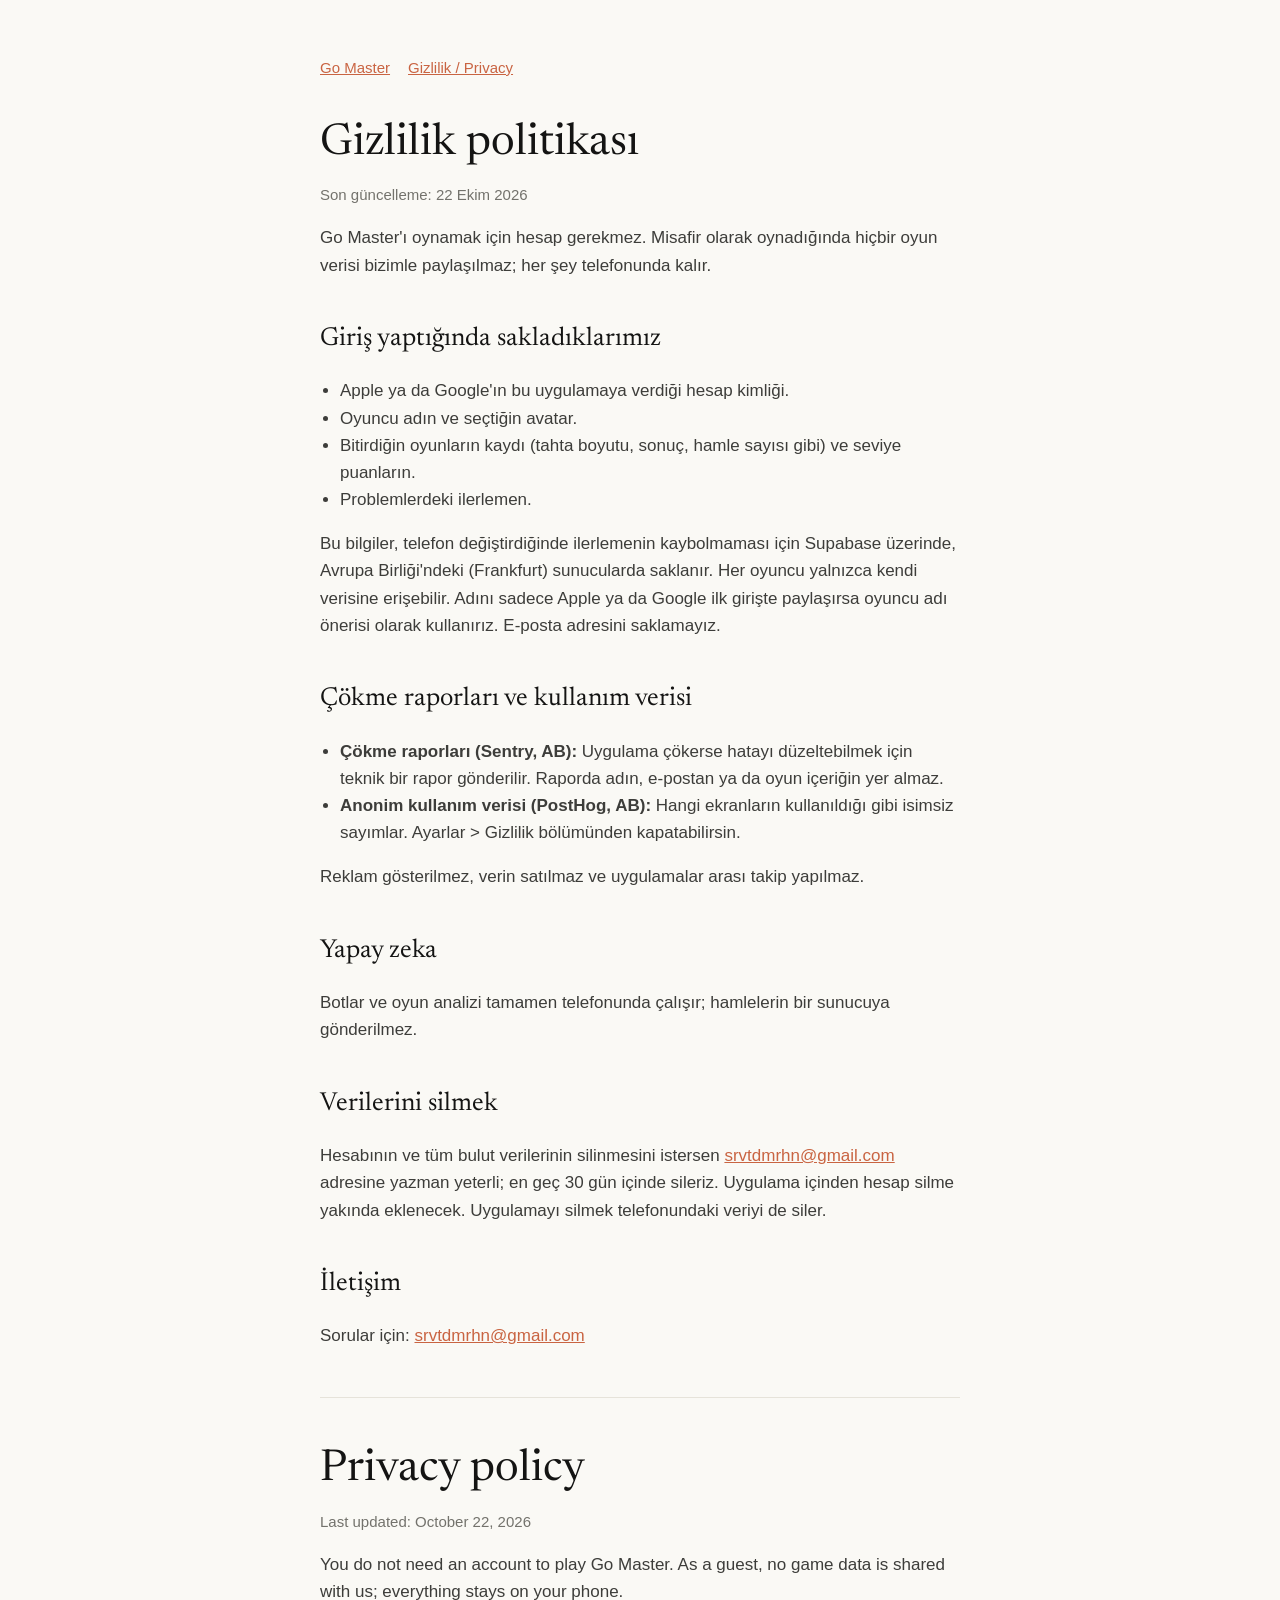
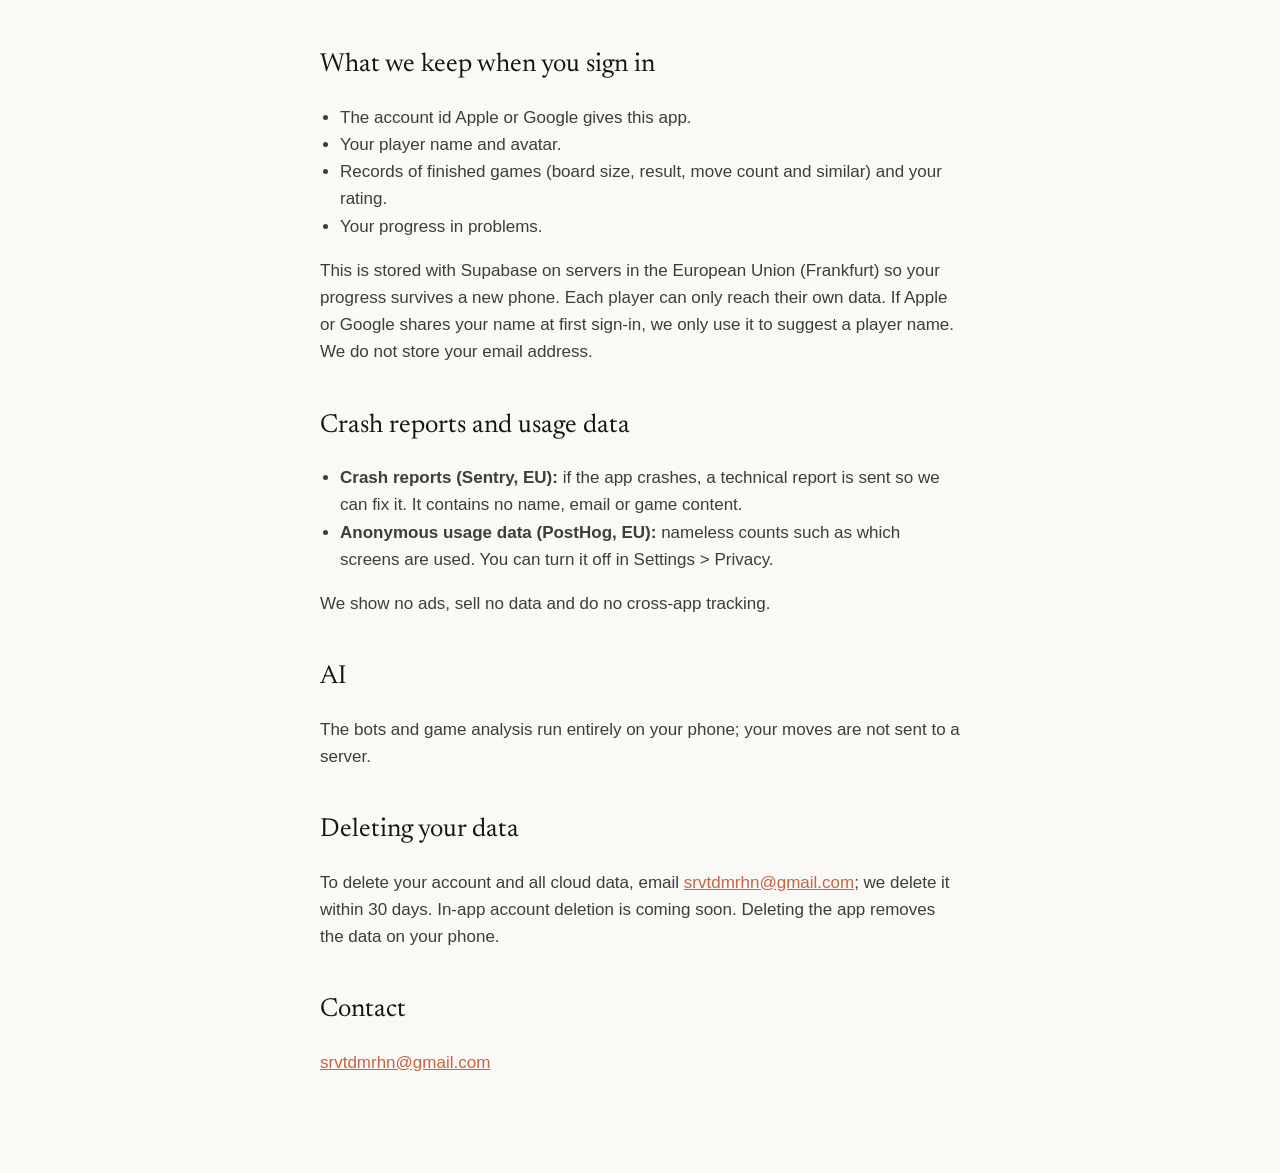
==== privacy.html @ a76ecec8 "Go Master homepage and privacy policy" ====
<!doctype html>
<html lang="tr">
<head>
<meta charset="utf-8">
<meta name="viewport" content="width=device-width, initial-scale=1">
<title>Go Master Gizlilik</title>
<meta name="description" content="Go Master gizlilik politikası / privacy policy.">
<link rel="preconnect" href="https://fonts.googleapis.com">
<link href="https://fonts.googleapis.com/css2?family=Newsreader&display=swap" rel="stylesheet">
<link rel="stylesheet" href="style.css">
</head>
<body>
<main>
  <nav><a href="./">Go Master</a><a href="privacy.html">Gizlilik / Privacy</a></nav>
  <h1>Gizlilik politikası</h1>
  <p class="muted">Son güncelleme: 22 Ekim 2026</p>
  <p>Go Master'ı oynamak için hesap gerekmez. Misafir olarak oynadığında hiçbir oyun verisi bizimle paylaşılmaz; her şey telefonunda kalır.</p>

  <h2>Giriş yaptığında sakladıklarımız</h2>
  <ul>
    <li>Apple ya da Google'ın bu uygulamaya verdiği hesap kimliği.</li>
    <li>Oyuncu adın ve seçtiğin avatar.</li>
    <li>Bitirdiğin oyunların kaydı (tahta boyutu, sonuç, hamle sayısı gibi) ve seviye puanların.</li>
    <li>Problemlerdeki ilerlemen.</li>
  </ul>
  <p>Bu bilgiler, telefon değiştirdiğinde ilerlemenin kaybolmaması için Supabase üzerinde, Avrupa Birliği'ndeki (Frankfurt) sunucularda saklanır. Her oyuncu yalnızca kendi verisine erişebilir. Adını sadece Apple ya da Google ilk girişte paylaşırsa oyuncu adı önerisi olarak kullanırız. E-posta adresini saklamayız.</p>

  <h2>Çökme raporları ve kullanım verisi</h2>
  <ul>
    <li><strong>Çökme raporları (Sentry, AB):</strong> Uygulama çökerse hatayı düzeltebilmek için teknik bir rapor gönderilir. Raporda adın, e-postan ya da oyun içeriğin yer almaz.</li>
    <li><strong>Anonim kullanım verisi (PostHog, AB):</strong> Hangi ekranların kullanıldığı gibi isimsiz sayımlar. Ayarlar &gt; Gizlilik bölümünden kapatabilirsin.</li>
  </ul>
  <p>Reklam gösterilmez, verin satılmaz ve uygulamalar arası takip yapılmaz.</p>

  <h2>Yapay zeka</h2>
  <p>Botlar ve oyun analizi tamamen telefonunda çalışır; hamlelerin bir sunucuya gönderilmez.</p>

  <h2>Verilerini silmek</h2>
  <p>Hesabının ve tüm bulut verilerinin silinmesini istersen <a href="mailto:srvtdmrhn@gmail.com">srvtdmrhn@gmail.com</a> adresine yazman yeterli; en geç 30 gün içinde sileriz. Uygulama içinden hesap silme yakında eklenecek. Uygulamayı silmek telefonundaki veriyi de siler.</p>

  <h2>İletişim</h2>
  <p>Sorular için: <a href="mailto:srvtdmrhn@gmail.com">srvtdmrhn@gmail.com</a></p>

  <hr>

  <h1>Privacy policy</h1>
  <p class="muted">Last updated: October 22, 2026</p>
  <p>You do not need an account to play Go Master. As a guest, no game data is shared with us; everything stays on your phone.</p>

  <h2>What we keep when you sign in</h2>
  <ul>
    <li>The account id Apple or Google gives this app.</li>
    <li>Your player name and avatar.</li>
    <li>Records of finished games (board size, result, move count and similar) and your rating.</li>
    <li>Your progress in problems.</li>
  </ul>
  <p>This is stored with Supabase on servers in the European Union (Frankfurt) so your progress survives a new phone. Each player can only reach their own data. If Apple or Google shares your name at first sign-in, we only use it to suggest a player name. We do not store your email address.</p>

  <h2>Crash reports and usage data</h2>
  <ul>
    <li><strong>Crash reports (Sentry, EU):</strong> if the app crashes, a technical report is sent so we can fix it. It contains no name, email or game content.</li>
    <li><strong>Anonymous usage data (PostHog, EU):</strong> nameless counts such as which screens are used. You can turn it off in Settings &gt; Privacy.</li>
  </ul>
  <p>We show no ads, sell no data and do no cross-app tracking.</p>

  <h2>AI</h2>
  <p>The bots and game analysis run entirely on your phone; your moves are not sent to a server.</p>

  <h2>Deleting your data</h2>
  <p>To delete your account and all cloud data, email <a href="mailto:srvtdmrhn@gmail.com">srvtdmrhn@gmail.com</a>; we delete it within 30 days. In-app account deletion is coming soon. Deleting the app removes the data on your phone.</p>

  <h2>Contact</h2>
  <p><a href="mailto:srvtdmrhn@gmail.com">srvtdmrhn@gmail.com</a></p>
</main>
</body>
</html>
---- style.css ----
:root {
  --canvas: #faf9f5;
  --ink: #141413;
  --body: #3d3d3a;
  --muted: #73726c;
  --accent: #c96442;
  --card: #f0eee6;
  --line: #e6e3da;
}
@media (prefers-color-scheme: dark) {
  :root {
    --canvas: #1c1916;
    --ink: #f3ede3;
    --body: #d8d1c5;
    --muted: #a29a8e;
    --accent: #e08a68;
    --card: #26221e;
    --line: #36302a;
  }
}
* { box-sizing: border-box; }
body {
  margin: 0;
  background: var(--canvas);
  color: var(--body);
  font: 17px/1.6 -apple-system, BlinkMacSystemFont, "Segoe UI", sans-serif;
}
main { max-width: 680px; margin: 0 auto; padding: 56px 20px 80px; }
h1, h2 { font-family: "Newsreader", Georgia, serif; font-weight: 400; color: var(--ink); }
h1 { font-size: 44px; line-height: 1.1; margin: 0 0 12px; }
h2 { font-size: 26px; margin: 40px 0 8px; }
a { color: var(--accent); }
.lede { font-size: 20px; color: var(--body); }
.muted { color: var(--muted); font-size: 15px; }
.card { background: var(--card); border-radius: 18px; padding: 20px 22px; margin: 24px 0; }
nav { display: flex; gap: 18px; margin-bottom: 40px; font-size: 15px; }
hr { border: 0; border-top: 1px solid var(--line); margin: 48px 0; }
ul { padding-left: 20px; }
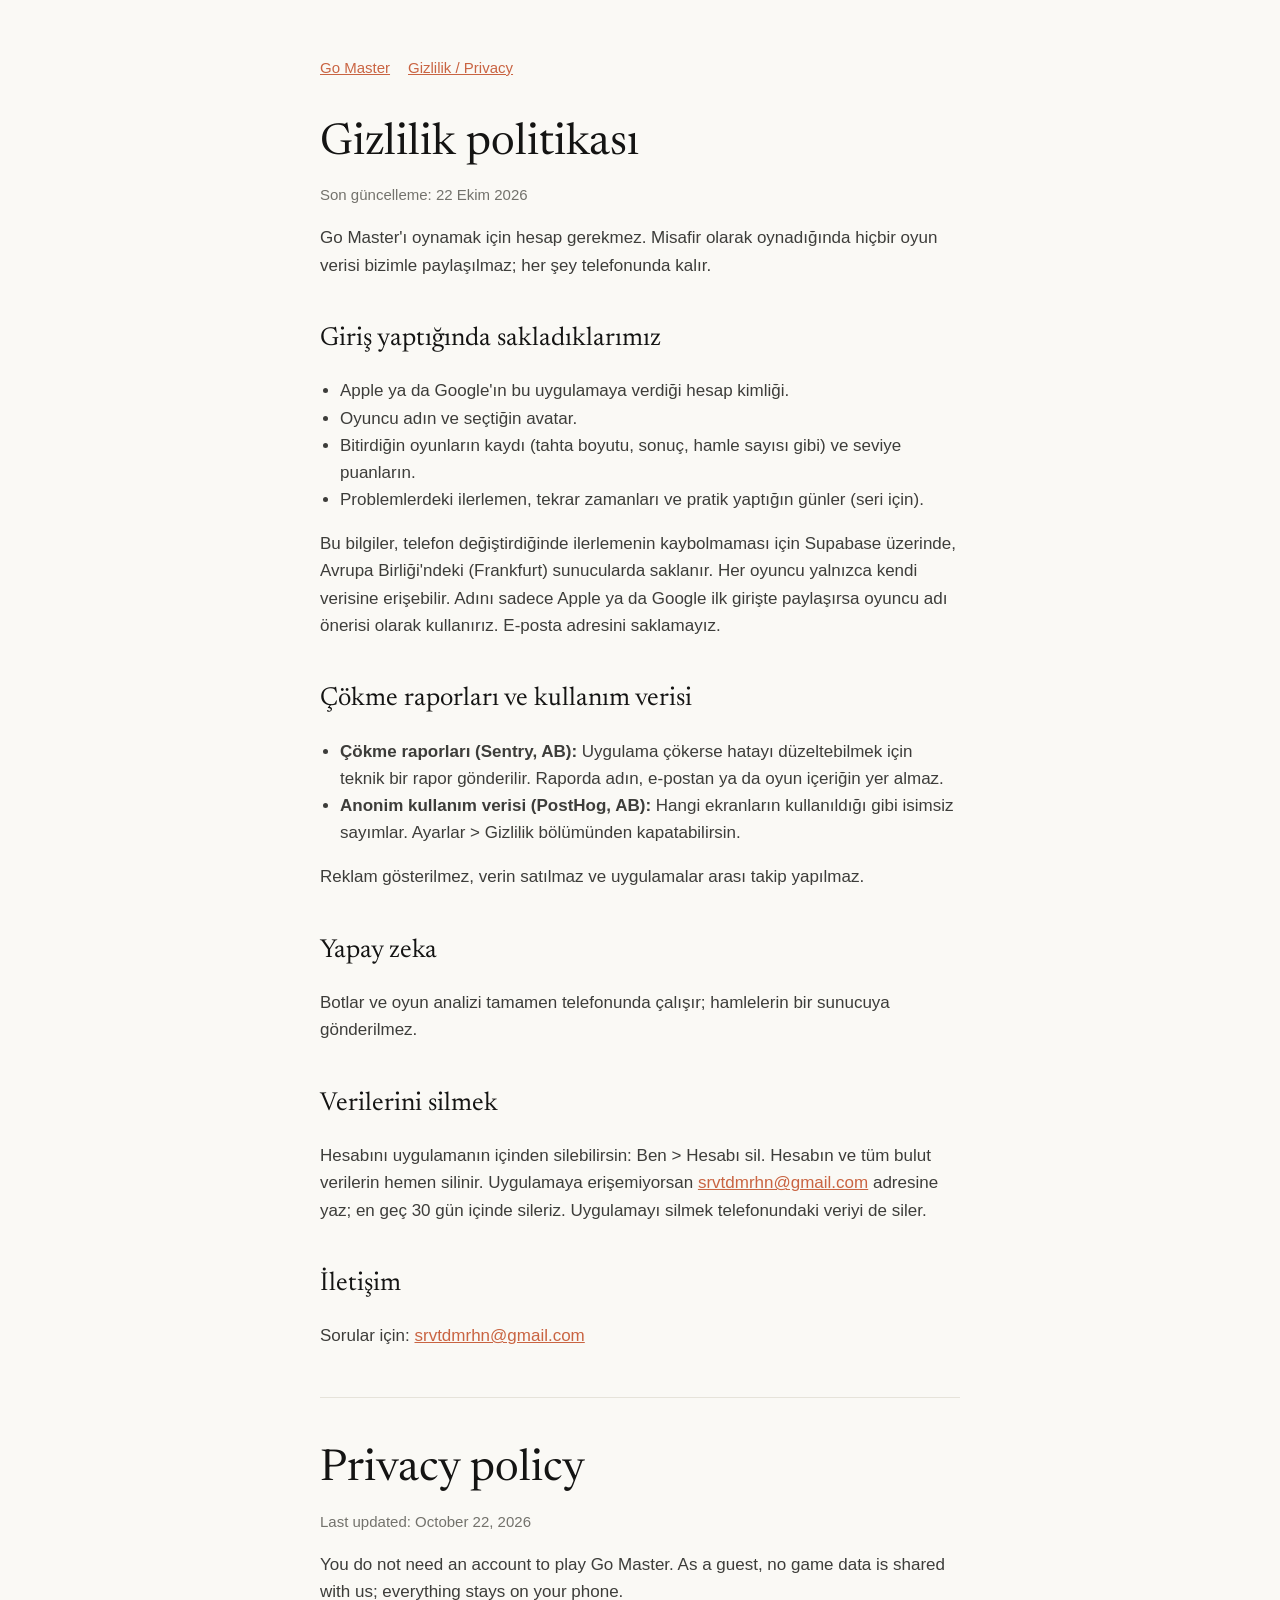
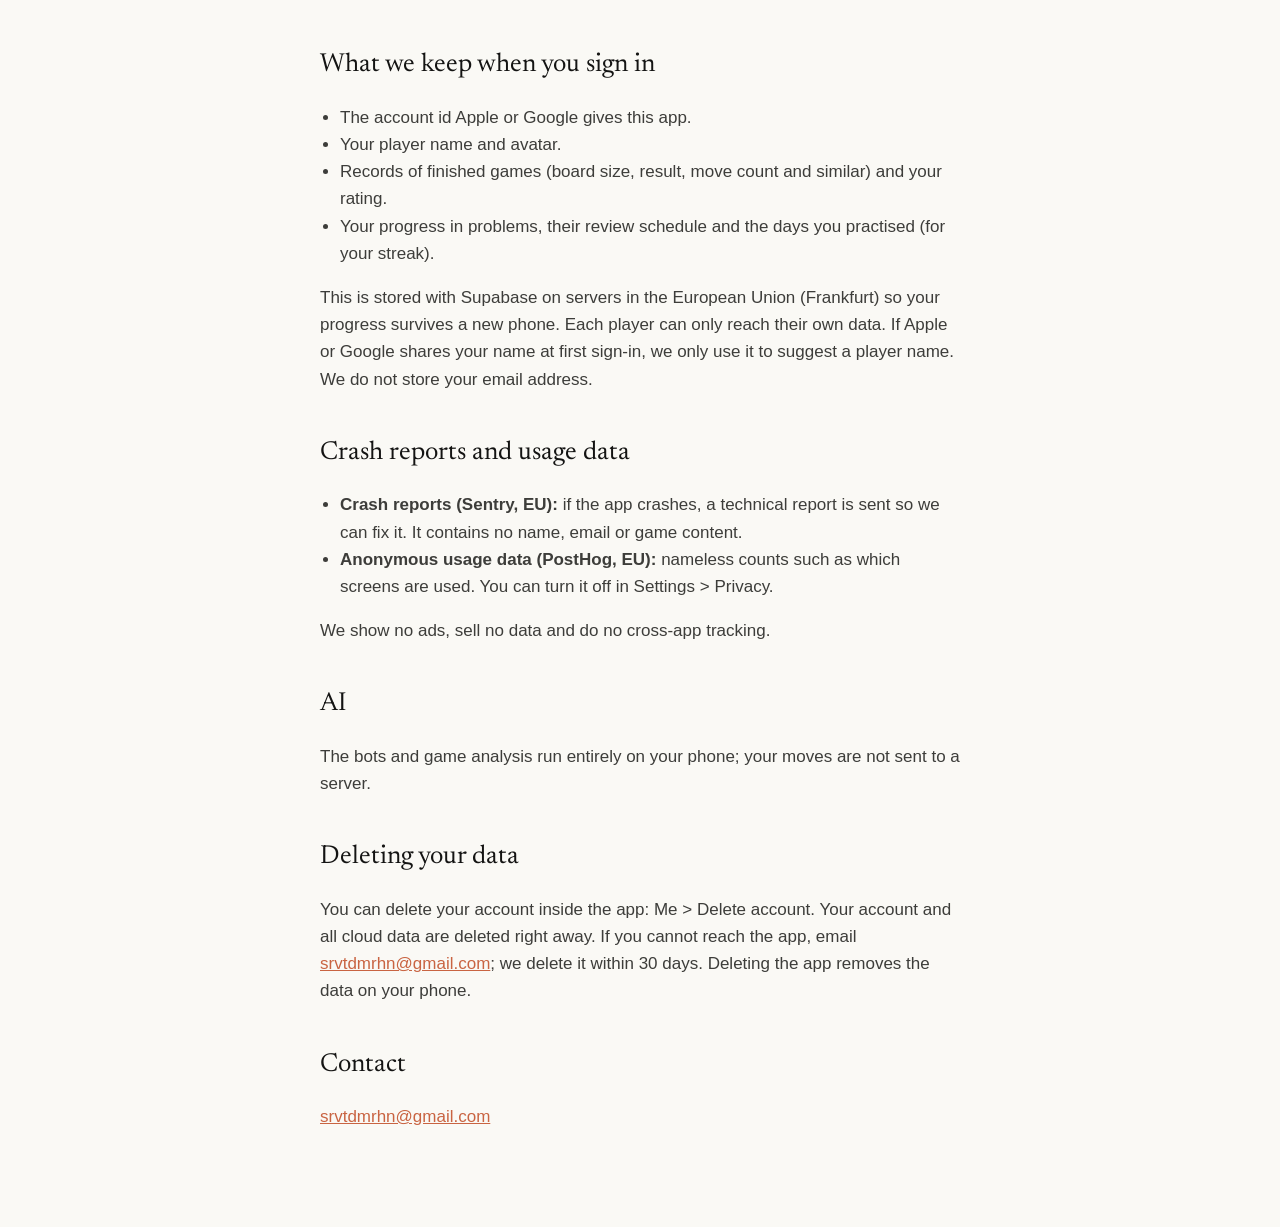
==== commit 781b7561: "Privacy: in-app account deletion, practice data Co-Authored-By: Claude Opus 5.5 <noreply@anthropic.c" ====
--- a/privacy.html
+++ b/privacy.html
@@ -21,7 +21,7 @@
     <li>Apple ya da Google'ın bu uygulamaya verdiği hesap kimliği.</li>
     <li>Oyuncu adın ve seçtiğin avatar.</li>
     <li>Bitirdiğin oyunların kaydı (tahta boyutu, sonuç, hamle sayısı gibi) ve seviye puanların.</li>
-    <li>Problemlerdeki ilerlemen.</li>
+    <li>Problemlerdeki ilerlemen, tekrar zamanları ve pratik yaptığın günler (seri için).</li>
   </ul>
   <p>Bu bilgiler, telefon değiştirdiğinde ilerlemenin kaybolmaması için Supabase üzerinde, Avrupa Birliği'ndeki (Frankfurt) sunucularda saklanır. Her oyuncu yalnızca kendi verisine erişebilir. Adını sadece Apple ya da Google ilk girişte paylaşırsa oyuncu adı önerisi olarak kullanırız. E-posta adresini saklamayız.</p>
 
@@ -36,7 +36,7 @@
   <p>Botlar ve oyun analizi tamamen telefonunda çalışır; hamlelerin bir sunucuya gönderilmez.</p>
 
   <h2>Verilerini silmek</h2>
-  <p>Hesabının ve tüm bulut verilerinin silinmesini istersen <a href="mailto:srvtdmrhn@gmail.com">srvtdmrhn@gmail.com</a> adresine yazman yeterli; en geç 30 gün içinde sileriz. Uygulama içinden hesap silme yakında eklenecek. Uygulamayı silmek telefonundaki veriyi de siler.</p>
+  <p>Hesabını uygulamanın içinden silebilirsin: Ben &gt; Hesabı sil. Hesabın ve tüm bulut verilerin hemen silinir. Uygulamaya erişemiyorsan <a href="mailto:srvtdmrhn@gmail.com">srvtdmrhn@gmail.com</a> adresine yaz; en geç 30 gün içinde sileriz. Uygulamayı silmek telefonundaki veriyi de siler.</p>
 
   <h2>İletişim</h2>
   <p>Sorular için: <a href="mailto:srvtdmrhn@gmail.com">srvtdmrhn@gmail.com</a></p>
@@ -52,7 +52,7 @@
     <li>The account id Apple or Google gives this app.</li>
     <li>Your player name and avatar.</li>
     <li>Records of finished games (board size, result, move count and similar) and your rating.</li>
-    <li>Your progress in problems.</li>
+    <li>Your progress in problems, their review schedule and the days you practised (for your streak).</li>
   </ul>
   <p>This is stored with Supabase on servers in the European Union (Frankfurt) so your progress survives a new phone. Each player can only reach their own data. If Apple or Google shares your name at first sign-in, we only use it to suggest a player name. We do not store your email address.</p>
 
@@ -67,7 +67,7 @@
   <p>The bots and game analysis run entirely on your phone; your moves are not sent to a server.</p>
 
   <h2>Deleting your data</h2>
-  <p>To delete your account and all cloud data, email <a href="mailto:srvtdmrhn@gmail.com">srvtdmrhn@gmail.com</a>; we delete it within 30 days. In-app account deletion is coming soon. Deleting the app removes the data on your phone.</p>
+  <p>You can delete your account inside the app: Me &gt; Delete account. Your account and all cloud data are deleted right away. If you cannot reach the app, email <a href="mailto:srvtdmrhn@gmail.com">srvtdmrhn@gmail.com</a>; we delete it within 30 days. Deleting the app removes the data on your phone.</p>
 
   <h2>Contact</h2>
   <p><a href="mailto:srvtdmrhn@gmail.com">srvtdmrhn@gmail.com</a></p>
